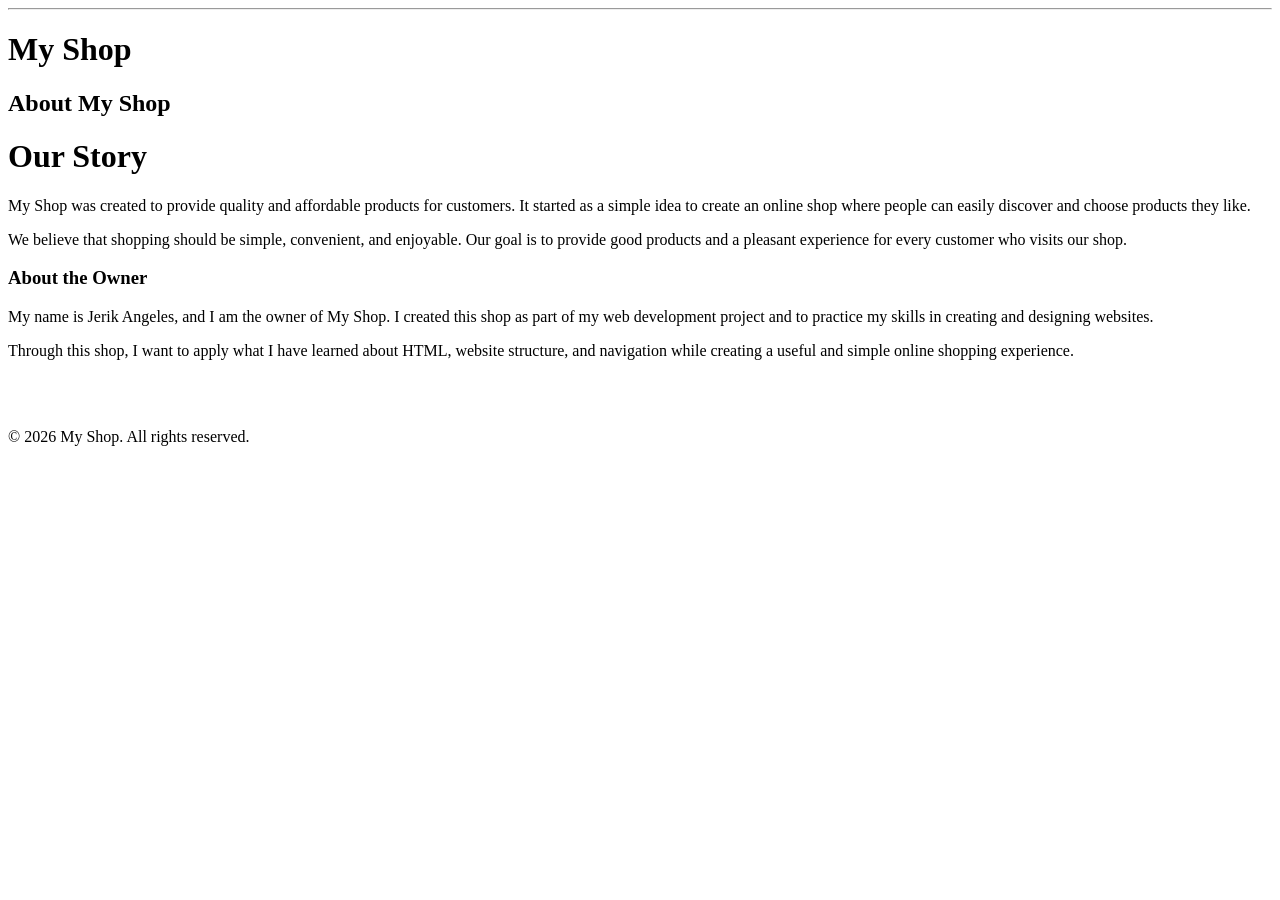
==== about.html @ a5c37ed2 "update commit" ====
<!DOCTYPE html>
<html lang="en">
<head>
    <meta charset="UTF-8">
    <meta name="viewport" content="width=device-width, initial-scale=1.0">
    <div style="width: 500px; margin: auto; text-align: justify;"></div>
    <title>About - My Shop</title>
</head>
<hr>
<body>

    <header class="top">
        <h1>My Shop</h1>

    
    </header>

    <main class="content">
        <h2>About My Shop</h2>

        <h1>Our Story</h1>
        <p>
            My Shop was created to provide quality and affordable products
            for customers. It started as a simple idea to create an online
            shop where people can easily discover and choose products they like.
        </p>

        <p>
            We believe that shopping should be simple, convenient, and enjoyable.
            Our goal is to provide good products and a pleasant experience for
            every customer who visits our shop.
        </p>

        <h3>About the Owner</h3>
        <p>
            My name is Jerik Angeles, and I am the owner of My Shop.
            I created this shop as part of my web development project and
            to practice my skills in creating and designing websites.
        </p>

        <p>
            Through this shop, I want to apply what I have learned about
            HTML, website structure, and navigation while creating a useful
            and simple online shopping experience.
        </p>
    </main>

    <footer class="bottom"><br><br>
        <p>&copy; 2026 My Shop. All rights reserved.</p>
    </footer>

</body>
</html>
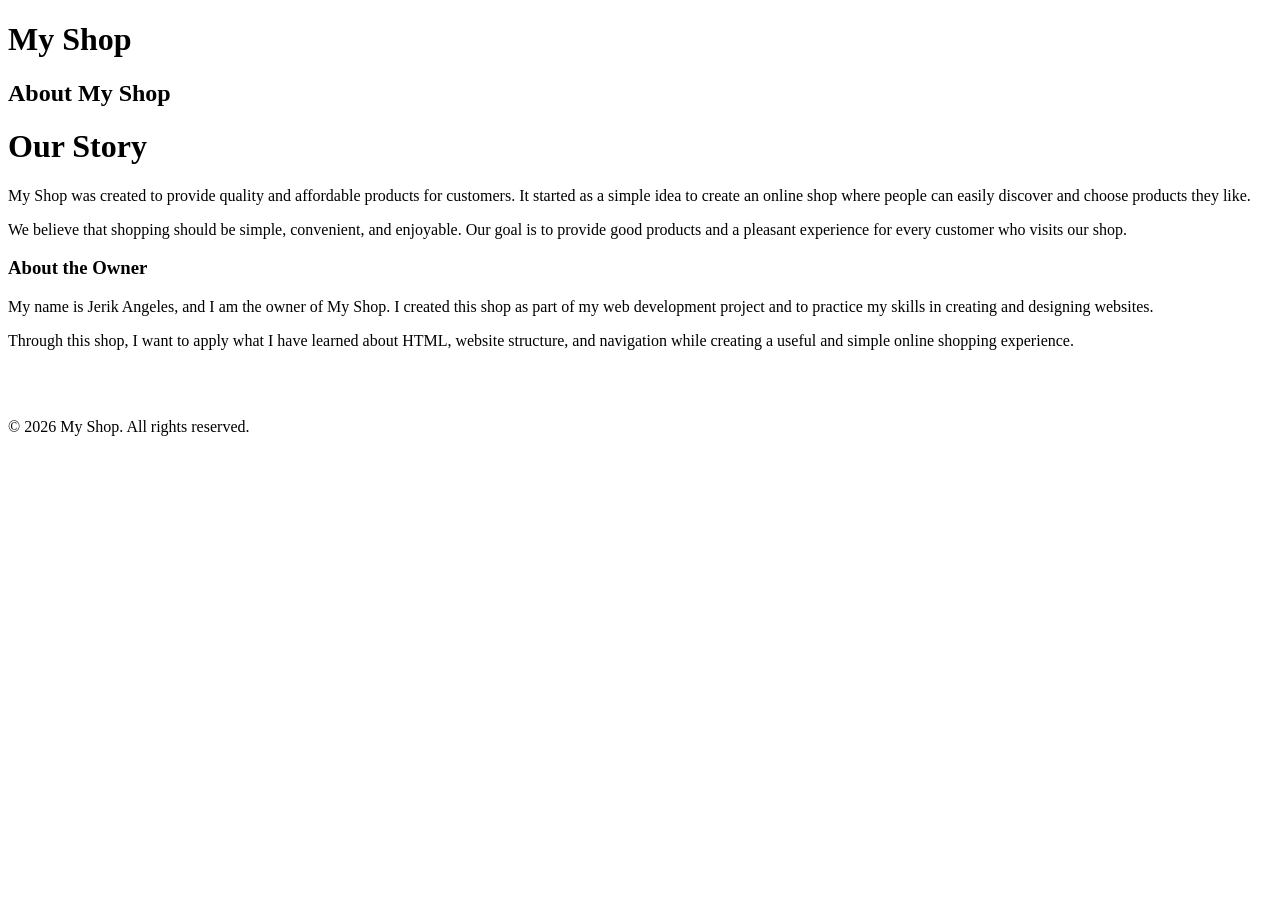
==== commit 6c4794eb: "updated commit" ====
--- a/about.html
+++ b/about.html
@@ -7,7 +7,7 @@
     <div style="width: 500px; margin: auto; text-align: justify;"></div>
     <title>About - My Shop</title>
 </head>
-<hr>
+
 <body>
 
     <header class="top">
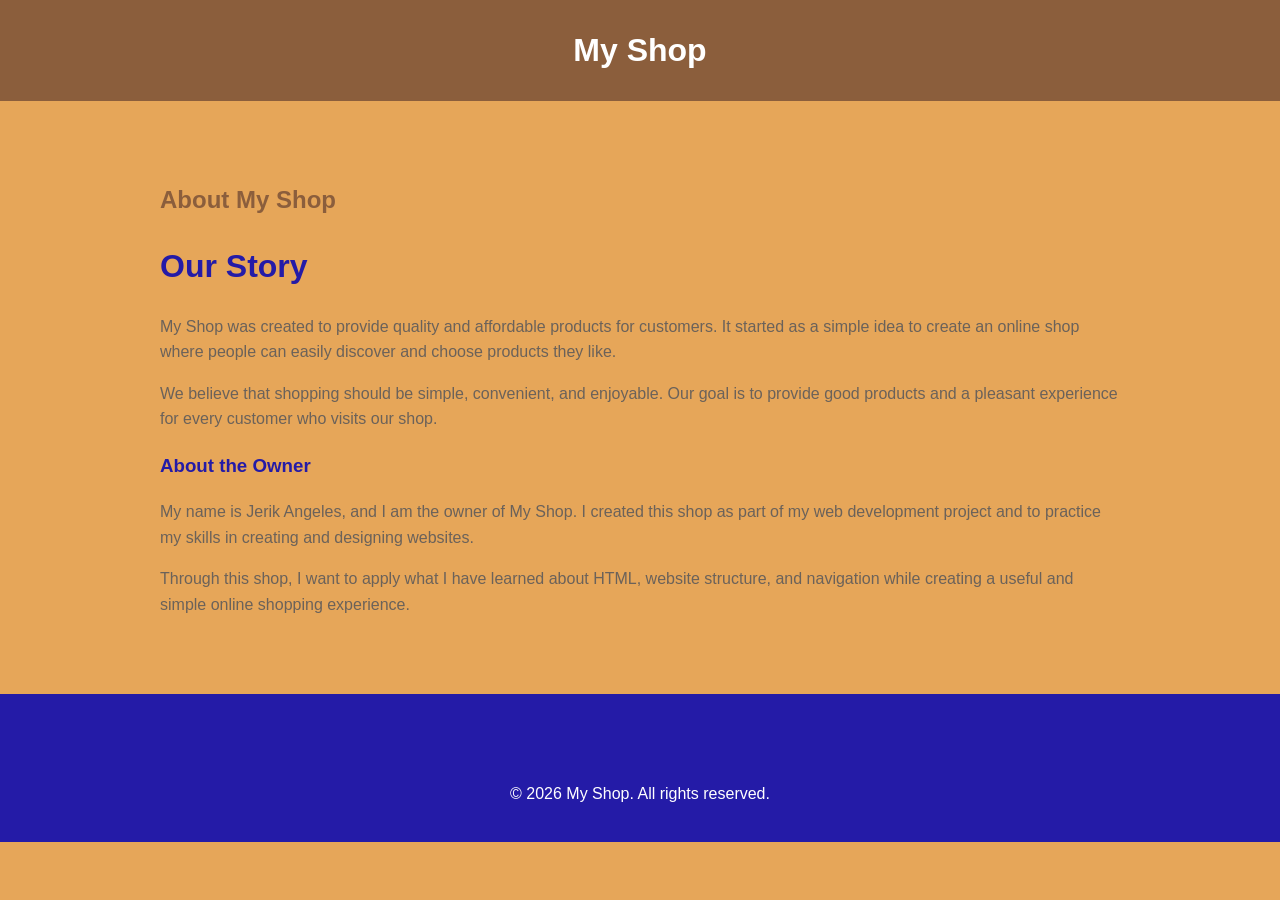
==== commit 8bc52b65: "Updated style" ====
--- a/about.html
+++ b/about.html
@@ -6,6 +6,7 @@
     <meta name="viewport" content="width=device-width, initial-scale=1.0">
     <div style="width: 500px; margin: auto; text-align: justify;"></div>
     <title>About - My Shop</title>
+    <link rel="stylesheet" href="style.css">
 </head>
 
 <body>
--- a/style.css
+++ b/style.css
@@ -0,0 +1,183 @@
+/* =========================
+   VARIABLES
+========================= */
+
+:root {
+    --brand-color: #8b5e3c;
+    --brand-dark: #5c3d28;
+    --accent-color: #c9a66b;
+    --dark-color: #241ba7;
+    --muted-color: #6b625a;
+    --light-background: #e6a659;
+    --white: #ffffff;
+}
+
+
+/* =========================
+   BASE STYLES
+========================= */
+
+* {
+    box-sizing: border-box;
+}
+
+body {
+    margin: 0;
+    font-family: Arial, sans-serif;
+    line-height: 1.6;
+    color: var(--dark-color);
+    background: var(--light-background);
+}
+
+
+/* =========================
+   HEADER
+========================= */
+
+header {
+    background: var(--brand-color);
+    color: white;
+    padding: 25px;
+    text-align: center;
+}
+
+header h1 {
+    margin: 0;
+}
+
+
+/* =========================
+   NAVIGATION
+========================= */
+
+nav {
+    background: white;
+    padding: 15px;
+    text-align: center;
+    box-shadow: 0 2px 8px rgba(0, 0, 0, 0.1);
+}
+
+nav a {
+    color: var(--brand-color);
+    text-decoration: none;
+    margin: 0 15px;
+    font-weight: bold;
+}
+
+nav a:hover {
+    text-decoration: underline;
+}
+
+
+/* =========================
+   MAIN CONTENT
+========================= */
+
+main {
+    max-width: 1000px;
+    margin: 40px auto;
+    padding: 20px;
+}
+
+h2 {
+    color: var(--brand-color);
+}
+
+p {
+    color: var(--muted-color);
+}
+
+
+/* =========================
+   PLACE CARDS
+========================= */
+
+.card {
+    background: white;
+    padding: 20px;
+    margin: 20px 0;
+    border-radius: 12px;
+    box-shadow: 0 4px 12px rgba(0, 0, 0, 0.08);
+}
+
+.card img {
+    max-width: 100%;
+    height: auto;
+    border-radius: 10px;
+}
+
+
+/* =========================
+   CONTACT FORM
+========================= */
+
+form {
+    max-width: 650px;
+    margin: 30px auto;
+}
+
+fieldset {
+    background: white;
+    border: none;
+    border-radius: 12px;
+    padding: 30px;
+    box-shadow: 0 4px 15px rgba(0, 0, 0, 0.08);
+}
+
+legend {
+    background: var(--brand-color);
+    color: white;
+    padding: 8px 18px;
+    border-radius: 20px;
+}
+
+label {
+    display: block;
+    margin-top: 15px;
+    font-weight: bold;
+}
+
+input,
+select,
+textarea {
+    width: 100%;
+    padding: 10px;
+    margin-top: 5px;
+    border: 1px solid #ccc;
+    border-radius: 6px;
+}
+
+textarea {
+    min-height: 120px;
+}
+
+button {
+    background: var(--brand-color);
+    color: white;
+    border: none;
+    padding: 12px 25px;
+    border-radius: 20px;
+    cursor: pointer;
+    margin-top: 20px;
+}
+
+button:hover {
+    opacity: 0.85;
+}
+
+
+/* =========================
+   FOOTER
+========================= */
+
+footer {
+    background: var(--dark-color);
+    color: white;
+    text-align: center;
+    padding: 20px;
+    margin-top: 40px;
+}
+
+footer p {
+    color: white;
+}
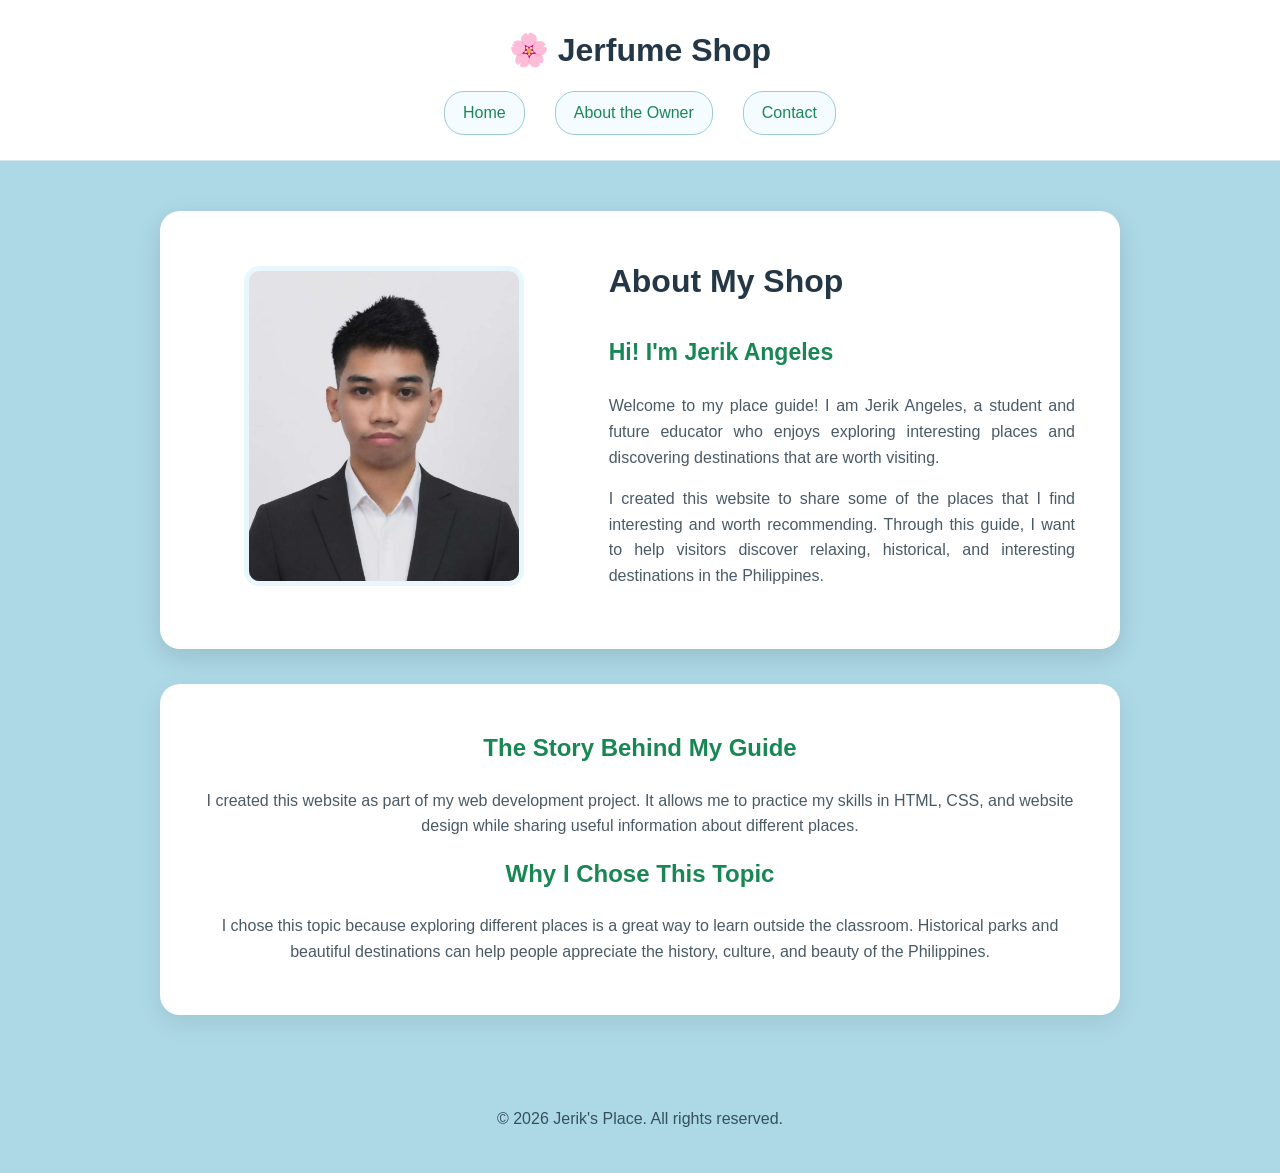
==== commit 8c42d032: "update" ====
--- a/about.html
+++ b/about.html
@@ -4,51 +4,78 @@
 <head>
     <meta charset="UTF-8">
     <meta name="viewport" content="width=device-width, initial-scale=1.0">
-    <div style="width: 500px; margin: auto; text-align: justify;"></div>
-    <title>About - My Shop</title>
+    <title>About - Jerik's Place</title>
+
     <link rel="stylesheet" href="style.css">
 </head>
-
 <body>
 
-    <header class="top">
-        <h1>My Shop</h1>
+    <header class="shop-header">
+        <h1>🌸 Jerfume Shop</h1>
 
-    
+        <nav>
+            <a href="index.html">Home</a>
+            <a href="about.html">About the Owner</a>
+            <a href="contact.html">Contact</a>
+        </nav>
     </header>
 
-    <main class="content">
-        <h2>About My Shop</h2>
+    <main class="about-container">
 
-        <h1>Our Story</h1>
-        <p>
-            My Shop was created to provide quality and affordable products
-            for customers. It started as a simple idea to create an online
-            shop where people can easily discover and choose products they like.
-        </p>
+        <section class="about-card">
 
-        <p>
-            We believe that shopping should be simple, convenient, and enjoyable.
-            Our goal is to provide good products and a pleasant experience for
-            every customer who visits our shop.
-        </p>
+            <div class="about-image">
+                <img src="pic.jpg" alt="Photo of Jerik Angeles">
+            </div>
 
-        <h3>About the Owner</h3>
-        <p>
-            My name is Jerik Angeles, and I am the owner of My Shop.
-            I created this shop as part of my web development project and
-            to practice my skills in creating and designing websites.
-        </p>
+            <div class="about-text">
+                <h2>About My Shop</h2>
 
-        <p>
-            Through this shop, I want to apply what I have learned about
-            HTML, website structure, and navigation while creating a useful
-            and simple online shopping experience.
-        </p>
+                <h3>Hi! I'm Jerik Angeles</h3>
+
+                <p>
+                    Welcome to my place guide! I am Jerik Angeles,
+                    a student and future educator who enjoys exploring
+                    interesting places and discovering destinations
+                    that are worth visiting.
+                </p>
+
+                <p>
+                    I created this website to share some of the places
+                    that I find interesting and worth recommending.
+                    Through this guide, I want to help visitors discover
+                    relaxing, historical, and interesting destinations
+                    in the Philippines.
+                </p>
+            </div>
+
+        </section>
+
+        <section class="story-section">
+            <h2>The Story Behind My Guide</h2>
+
+            <p>
+                I created this website as part of my web development
+                project. It allows me to practice my skills in HTML,
+                CSS, and website design while sharing useful information
+                about different places.
+            </p>
+
+            <h2>Why I Chose This Topic</h2>
+
+            <p>
+                I chose this topic because exploring different places
+                is a great way to learn outside the classroom.
+                Historical parks and beautiful destinations can help
+                people appreciate the history, culture, and beauty
+                of the Philippines.
+            </p>
+        </section>
+
     </main>
 
-    <footer class="bottom"><br><br>
-        <p>&copy; 2026 My Shop. All rights reserved.</p>
+    <footer>
+        <p>© 2026 Jerik's Place. All rights reserved.</p>
     </footer>
 
 </body>
--- a/style.css
+++ b/style.css
@@ -1,22 +1,156 @@
-/* =========================
-   VARIABLES
-========================= */
-
-:root {
-    --brand-color: #8b5e3c;
-    --brand-dark: #5c3d28;
-    --accent-color: #c9a66b;
-    --dark-color: #241ba7;
-    --muted-color: #6b625a;
-    --light-background: #e6a659;
-    --white: #ffffff;
-}
-
-
-/* =========================
-   BASE STYLES
-========================= */
-
+/* FORCE ATLANTIS PRODUCT DESIGN */
+
+body {
+    margin: 0;
+    background-color: #add8e6 !important;
+    font-family: Arial, sans-serif;
+    color: #333;
+}
+
+/* Header */
+.shop-header {
+    background-color: white !important;
+    text-align: center;
+    padding: 25px;
+    border-bottom: 1px solid #ddd;
+}
+
+.shop-header h1 {
+    margin: 0 0 20px;
+    color: #222;
+}
+
+.shop-header nav {
+    display: flex;
+    justify-content: center;
+    gap: 30px;
+}
+
+.shop-header nav a {
+    color: #198754;
+    text-decoration: none;
+}
+
+/* Main */
+.product-page {
+    max-width: 1000px;
+    margin: 40px auto;
+    padding: 0 20px;
+}
+
+/* White card */
+.product-card {
+    display: grid !important;
+    grid-template-columns: 1fr 1.4fr;
+    gap: 45px;
+    background-color: white !important;
+    padding: 40px;
+    border-radius: 20px;
+    box-shadow: 0 8px 25px rgba(0,0,0,0.08);
+}
+
+/* Image */
+.product-image {
+    display: flex;
+    justify-content: center;
+    align-items: flex-start;
+}
+
+.product-image img {
+    width: 100%;
+    max-width: 350px;
+    height: 430px;
+    object-fit: contain;
+    border-radius: 12px;
+}
+
+/* Content */
+.product-content h2 {
+    text-align: center;
+    color: #198754;
+    font-size: 32px;
+    margin: 0 0 25px;
+}
+
+.product-content h3 {
+    text-align: center;
+    color: #198754;
+    font-size: 20px;
+    margin: 20px 0;
+}
+
+.description {
+    text-align: center;
+    line-height: 1.5;
+}
+
+/* Information */
+.info-row {
+    display: grid;
+    grid-template-columns: 120px 1fr;
+    gap: 20px;
+    padding: 14px 0;
+    border-bottom: 1px solid #e5e5e5;
+}
+
+.info-row span {
+    color: #198754;
+    font-weight: bold;
+}
+
+.info-row p {
+    margin: 0;
+}
+
+/* Form */
+.order-form {
+    display: flex;
+    flex-direction: column;
+    gap: 12px;
+}
+
+.order-form > input {
+    padding: 12px;
+    border: 1px solid #ddd;
+    border-radius: 8px;
+}
+
+.order-form fieldset {
+    border: 1px solid #d9e5e8;
+    border-radius: 10px;
+    padding: 20px;
+    background-color: #fafdff;
+}
+
+.order-form fieldset label {
+    display: block;
+    margin: 15px 0;
+}
+
+.order-form button {
+    padding: 14px;
+    background-color: #198754;
+    color: white;
+    border: none;
+    border-radius: 8px;
+    font-weight: bold;
+    cursor: pointer;
+}
+
+/* Footer */
+footer {
+    text-align: center;
+    padding: 30px;
+}
+
+/* Mobile */
+@media (max-width: 768px) {
+    .product-card {
+        grid-template-columns: 1fr !important;
+    }
+}
+
+/* GENERAL STYLE */
 * {
     box-sizing: border-box;
 }
@@ -24,160 +158,152 @@
 body {
     margin: 0;
     font-family: Arial, sans-serif;
+    background-color: #add8e6;
+    color: #243746;
     line-height: 1.6;
-    color: var(--dark-color);
-    background: var(--light-background);
-}
-
-
-/* =========================
-   HEADER
-========================= */
-
-header {
-    background: var(--brand-color);
+}
+
+/* HEADER */
+.shop-header {
+    text-align: center;
+    padding: 25px 20px;
+    background-color: #ffffff;
+    border-bottom: 1px solid #d8e8ed;
+}
+
+.shop-header h1 {
+    margin: 0 0 15px;
+    font-size: 32px;
+    color: #243746;
+}
+
+nav {
+    display: flex;
+    justify-content: center;
+    flex-wrap: wrap;
+    gap: 10px;
+}
+
+nav a {
+    text-decoration: none;
+    color: #243746;
+    padding: 8px 18px;
+    border: 1px solid #9ccbd8;
+    border-radius: 20px;
+    background-color: #f5fcff;
+    transition: 0.3s;
+}
+
+nav a:hover {
+    background-color: #243746;
     color: white;
+}
+
+/* ABOUT CARD */
+.about-container {
+    max-width: 1000px;
+    margin: 50px auto;
+    padding: 0 20px;
+}
+
+.about-card {
+    display: flex;
+    align-items: center;
+    gap: 45px;
+    background-color: white;
+    padding: 45px;
+    border-radius: 20px;
+    box-shadow: 0 8px 25px rgba(0, 0, 0, 0.12);
+}
+
+/* IMAGE */
+.about-image {
+    flex: 1;
+    text-align: center;
+}
+
+.about-image img {
+    width: 100%;
+    max-width: 280px;
+    height: 320px;
+    object-fit: cover;
+    border-radius: 15px;
+    border: 5px solid #e8f7fb;
+}
+
+/* TEXT */
+.about-text {
+    flex: 1.3;
+}
+
+.about-text h2 {
+    font-size: 32px;
+    color: #243746;
+    margin-top: 0;
+}
+
+.about-text h3 {
+    font-size: 23px;
+    color: #198754;
+}
+
+.about-text p {
+    font-size: 16px;
+    color: #4a5a64;
+    text-align: justify;
+}
+
+/* STORY SECTION */
+.story-section {
+    background-color: white;
+    margin-top: 35px;
+    padding: 35px 45px;
+    border-radius: 20px;
+    box-shadow: 0 8px 25px rgba(0, 0, 0, 0.08);
+    text-align: center;
+}
+
+.story-section h2 {
+    color: #198754;
+    margin-top: 10px;
+}
+
+.story-section p {
+    color: #4a5a64;
+    font-size: 16px;
+}
+
+/* FOOTER */
+footer {
+    text-align: center;
     padding: 25px;
-    text-align: center;
-}
-
-header h1 {
-    margin: 0;
-}
-
-
-/* =========================
-   NAVIGATION
-========================= */
-
-nav {
-    background: white;
-    padding: 15px;
-    text-align: center;
-    box-shadow: 0 2px 8px rgba(0, 0, 0, 0.1);
-}
-
-nav a {
-    color: var(--brand-color);
-    text-decoration: none;
-    margin: 0 15px;
-    font-weight: bold;
-}
-
-nav a:hover {
-    text-decoration: underline;
-}
-
-
-/* =========================
-   MAIN CONTENT
-========================= */
-
-main {
-    max-width: 1000px;
-    margin: 40px auto;
-    padding: 20px;
-}
-
-h2 {
-    color: var(--brand-color);
-}
-
-p {
-    color: var(--muted-color);
-}
-
-
-/* =========================
-   PLACE CARDS
-========================= */
-
-.card {
-    background: white;
-    padding: 20px;
-    margin: 20px 0;
-    border-radius: 12px;
-    box-shadow: 0 4px 12px rgba(0, 0, 0, 0.08);
-}
-
-.card img {
-    max-width: 100%;
-    height: auto;
-    border-radius: 10px;
-}
-
-
-/* =========================
-   CONTACT FORM
-========================= */
-
-form {
-    max-width: 650px;
-    margin: 30px auto;
-}
-
-fieldset {
-    background: white;
-    border: none;
-    border-radius: 12px;
-    padding: 30px;
-    box-shadow: 0 4px 15px rgba(0, 0, 0, 0.08);
-}
-
-legend {
-    background: var(--brand-color);
-    color: white;
-    padding: 8px 18px;
-    border-radius: 20px;
-}
-
-label {
-    display: block;
-    margin-top: 15px;
-    font-weight: bold;
-}
-
-input,
-select,
-textarea {
-    width: 100%;
-    padding: 10px;
-    margin-top: 5px;
-    border: 1px solid #ccc;
-    border-radius: 6px;
-}
-
-textarea {
-    min-height: 120px;
-}
-
-button {
-    background: var(--brand-color);
-    color: white;
-    border: none;
-    padding: 12px 25px;
-    border-radius: 20px;
-    cursor: pointer;
-    margin-top: 20px;
-}
-
-button:hover {
-    opacity: 0.85;
-}
-
-
-/* =========================
-   FOOTER
-========================= */
-
-footer {
-    background: var(--dark-color);
-    color: white;
-    text-align: center;
-    padding: 20px;
-    margin-top: 40px;
-}
-
-footer p {
-    color: white;
+    color: #36515c;
+}
+
+/* RESPONSIVE */
+@media (max-width: 768px) {
+
+    .about-card {
+        flex-direction: column;
+        padding: 25px;
+        gap: 20px;
+    }
+
+    .about-image img {
+        max-width: 230px;
+        height: 270px;
+    }
+
+    .about-text {
+        text-align: center;
+    }
+
+    .about-text p {
+        text-align: justify;
+    }
+
+    .story-section {
+        padding: 25px;
+    }
+
 }
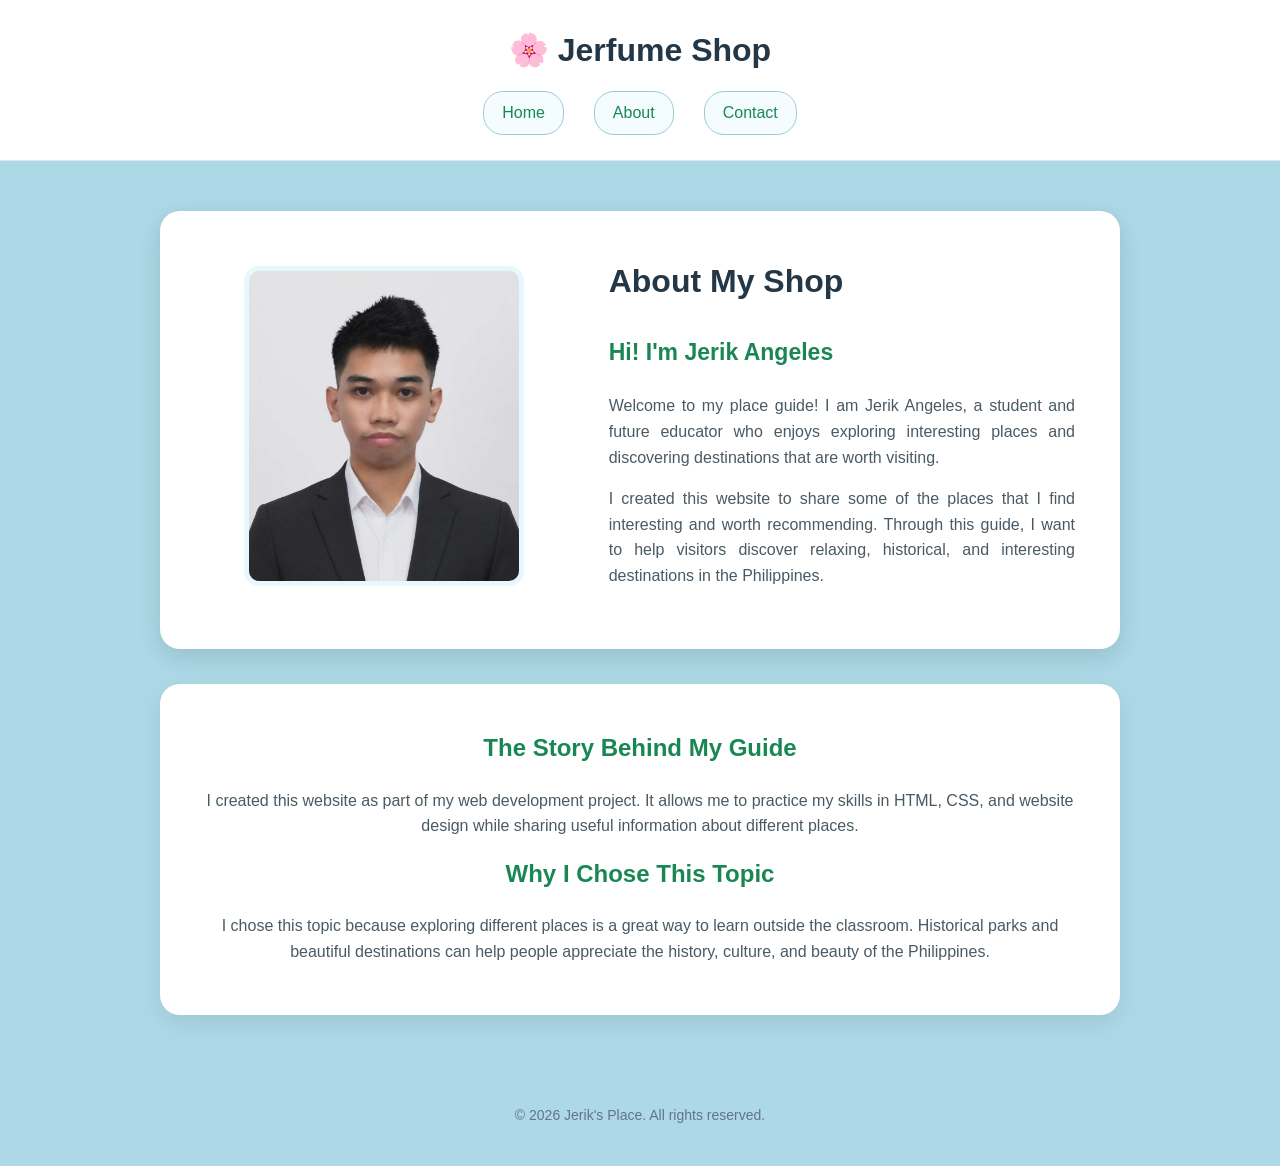
==== commit 48a67cff: "updated about" ====
--- a/about.html
+++ b/about.html
@@ -15,7 +15,7 @@
 
         <nav>
             <a href="index.html">Home</a>
-            <a href="about.html">About the Owner</a>
+            <a href="about.html">About</a>
             <a href="contact.html">Contact</a>
         </nav>
     </header>
--- a/style.css
+++ b/style.css
@@ -306,4 +306,153 @@
         padding: 25px;
     }
 
+}
+
+
+/* CONTACT PAGE */
+
+.contact-page {
+    max-width: 1100px;
+    margin: 0 auto;
+    padding: 50px 20px;
+}
+
+.contact-hero {
+    text-align: center;
+    margin-bottom: 35px;
+}
+
+.contact-hero h2 {
+    font-size: 38px;
+    color: #164e63;
+    margin-bottom: 12px;
+}
+
+.contact-hero p {
+    color: #475569;
+    font-size: 17px;
+    max-width: 650px;
+    margin: 0 auto;
+    line-height: 1.7;
+}
+
+.contact-container {
+    display: grid;
+    grid-template-columns: 1fr 1.2fr;
+    gap: 30px;
+    background: white;
+    padding: 40px;
+    border-radius: 20px;
+    box-shadow: 0 10px 30px rgba(0, 0, 0, 0.08);
+}
+
+.contact-info h2,
+.contact-form h2 {
+    color: #164e63;
+    margin-bottom: 20px;
+}
+
+.contact-info > p {
+    color: #64748b;
+    line-height: 1.7;
+    margin-bottom: 25px;
+}
+
+.info-item {
+    margin-bottom: 22px;
+    padding: 15px;
+    background: #f0f9ff;
+    border-left: 4px solid #38bdf8;
+    border-radius: 8px;
+}
+
+.info-item strong {
+    color: #0f766e;
+    font-size: 16px;
+}
+
+.info-item p {
+    margin: 7px 0 0;
+    color: #475569;
+}
+
+.contact-form {
+    padding: 5px 10px;
+}
+
+.contact-form form {
+    display: flex;
+    flex-direction: column;
+}
+
+.contact-form label {
+    margin-bottom: 7px;
+    color: #334155;
+    font-weight: 600;
+}
+
+.contact-form input,
+.contact-form textarea {
+    width: 100%;
+    padding: 13px;
+    margin-bottom: 18px;
+    border: 1px solid #cbd5e1;
+    border-radius: 8px;
+    font-size: 15px;
+    font-family: Arial, sans-serif;
+    box-sizing: border-box;
+    background: #f8fafc;
+}
+
+.contact-form input:focus,
+.contact-form textarea:focus {
+    outline: none;
+    border-color: #38bdf8;
+    box-shadow: 0 0 0 3px rgba(56, 189, 248, 0.15);
+}
+
+.contact-form textarea {
+    resize: vertical;
+}
+
+.contact-form button {
+    background: #0f766e;
+    color: white;
+    border: none;
+    padding: 14px;
+    border-radius: 8px;
+    font-size: 16px;
+    font-weight: bold;
+    cursor: pointer;
+    transition: 0.3s;
+}
+
+.contact-form button:hover {
+    background: #115e59;
+}
+
+/* FOOTER */
+
+footer {
+    text-align: center;
+    padding: 25px;
+    color: #64748b;
+    font-size: 14px;
+}
+
+/* RESPONSIVE */
+
+@media (max-width: 768px) {
+    .contact-container {
+        grid-template-columns: 1fr;
+        padding: 25px;
+    }
+
+    .contact-hero h2 {
+        font-size: 30px;
+    }
+
+    .contact-page {
+        padding: 30px 15px;
+    }
 }
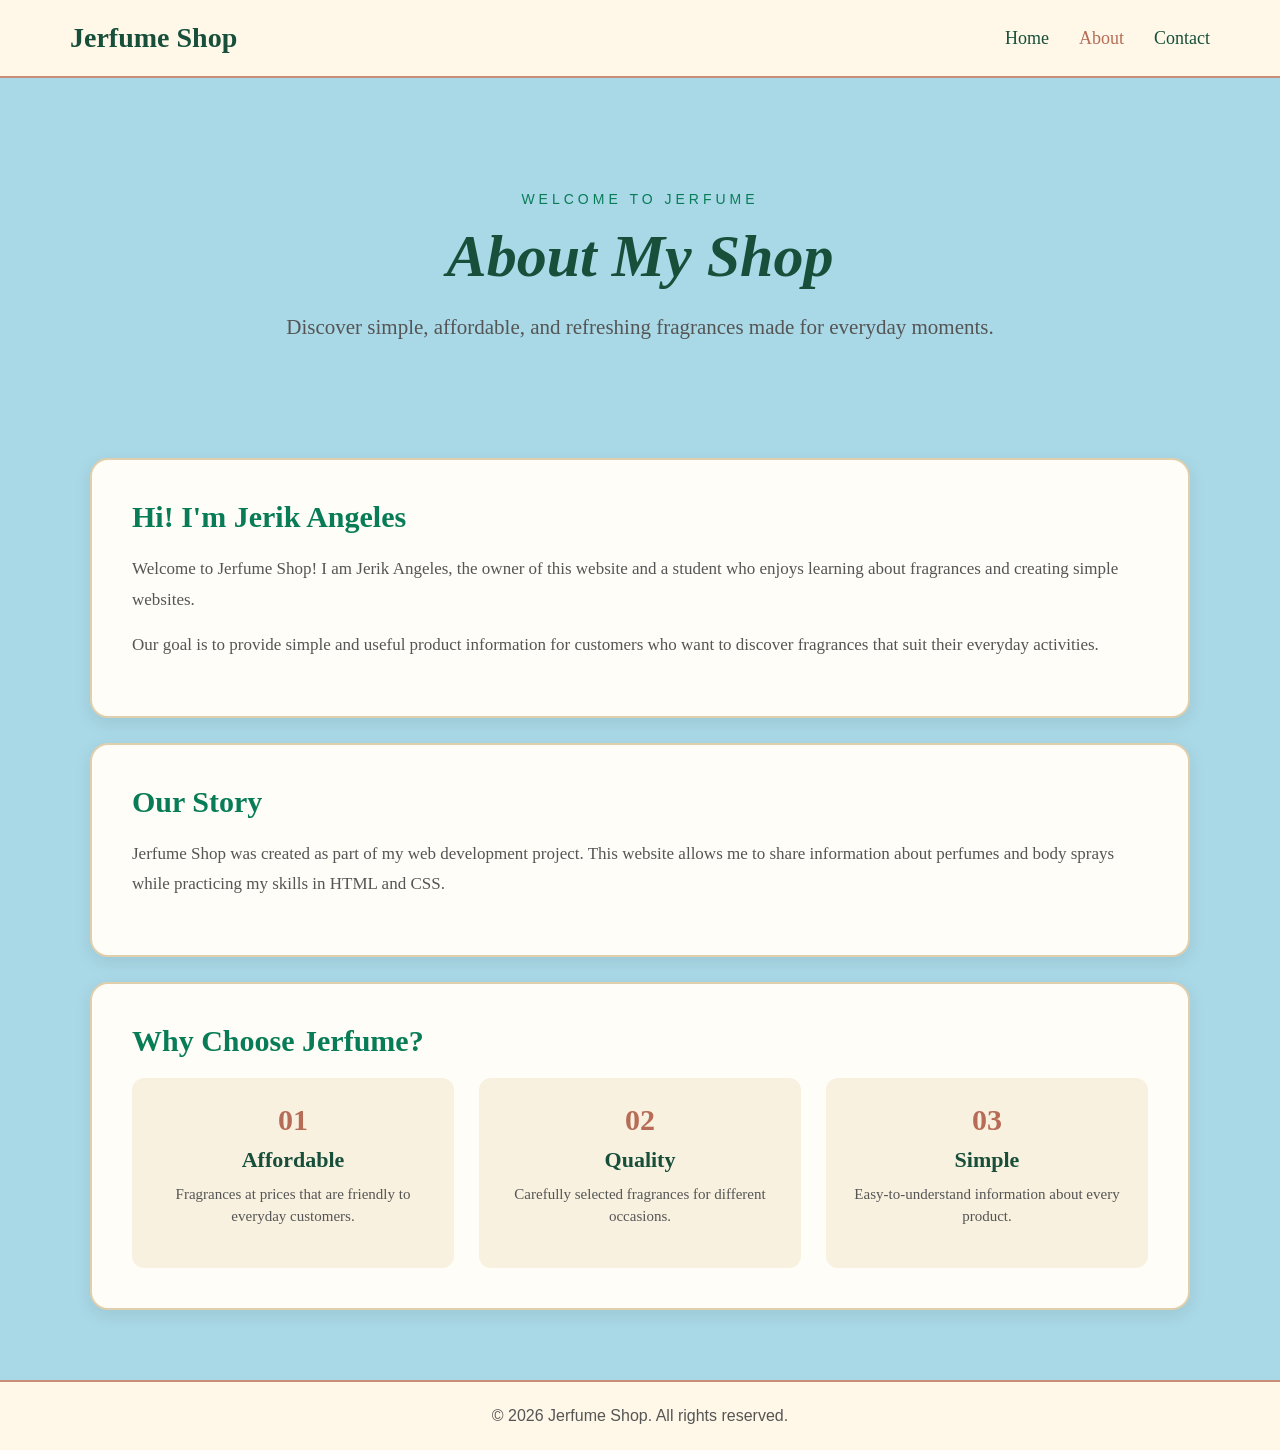
==== commit 01707f81: "update index" ====
--- a/about.html
+++ b/about.html
@@ -4,80 +4,123 @@
 <head>
     <meta charset="UTF-8">
     <meta name="viewport" content="width=device-width, initial-scale=1.0">
-    <title>About - Jerik's Place</title>
+
+    <title>About | Jerfume Shop</title>
 
     <link rel="stylesheet" href="style.css">
 </head>
+
 <body>
 
-    <header class="shop-header">
-        <h1>🌸 Jerfume Shop</h1>
+    <header>
+        <a href="index.html" class="logo">Jerfume Shop</a>
 
         <nav>
             <a href="index.html">Home</a>
-            <a href="about.html">About</a>
+            <a href="about.html" class="active">About</a>
             <a href="contact.html">Contact</a>
         </nav>
     </header>
 
-    <main class="about-container">
 
-        <section class="about-card">
+    <main>
 
-            <div class="about-image">
-                <img src="pic.jpg" alt="Photo of Jerik Angeles">
-            </div>
+        <section class="about-hero">
 
-            <div class="about-text">
-                <h2>About My Shop</h2>
+            <div class="hero-text">
+                <p class="small-title">WELCOME TO JERFUME</p>
 
-                <h3>Hi! I'm Jerik Angeles</h3>
+                <h1>About My Shop</h1>
 
                 <p>
-                    Welcome to my place guide! I am Jerik Angeles,
-                    a student and future educator who enjoys exploring
-                    interesting places and discovering destinations
-                    that are worth visiting.
-                </p>
-
-                <p>
-                    I created this website to share some of the places
-                    that I find interesting and worth recommending.
-                    Through this guide, I want to help visitors discover
-                    relaxing, historical, and interesting destinations
-                    in the Philippines.
+                    Discover simple, affordable, and refreshing fragrances
+                    made for everyday moments.
                 </p>
             </div>
 
         </section>
 
-        <section class="story-section">
-            <h2>The Story Behind My Guide</h2>
 
-            <p>
-                I created this website as part of my web development
-                project. It allows me to practice my skills in HTML,
-                CSS, and website design while sharing useful information
-                about different places.
-            </p>
+        <section class="about-content">
 
-            <h2>Why I Chose This Topic</h2>
+            <div class="about-card">
 
-            <p>
-                I chose this topic because exploring different places
-                is a great way to learn outside the classroom.
-                Historical parks and beautiful destinations can help
-                people appreciate the history, culture, and beauty
-                of the Philippines.
-            </p>
+                <h2>Hi! I'm Jerik Angeles</h2>
+
+                <p>
+                    Welcome to Jerfume Shop! I am Jerik Angeles, the owner
+                    of this website and a student who enjoys learning about
+                    fragrances and creating simple websites.
+                </p>
+
+                <p>
+                    Our goal is to provide simple and useful product
+                    information for customers who want to discover
+                    fragrances that suit their everyday activities.
+                </p>
+
+            </div>
+
+
+            <div class="about-card">
+
+                <h2>Our Story</h2>
+
+                <p>
+                    Jerfume Shop was created as part of my web development
+                    project. This website allows me to share information
+                    about perfumes and body sprays while practicing my
+                    skills in HTML and CSS.
+                </p>
+
+            </div>
+
+
+            <div class="about-card">
+
+                <h2>Why Choose Jerfume?</h2>
+
+                <div class="reasons">
+
+                    <div>
+                        <span>01</span>
+                        <h3>Affordable</h3>
+                        <p>
+                            Fragrances at prices that are friendly to
+                            everyday customers.
+                        </p>
+                    </div>
+
+                    <div>
+                        <span>02</span>
+                        <h3>Quality</h3>
+                        <p>
+                            Carefully selected fragrances for different
+                            occasions.
+                        </p>
+                    </div>
+
+                    <div>
+                        <span>03</span>
+                        <h3>Simple</h3>
+                        <p>
+                            Easy-to-understand information about every
+                            product.
+                        </p>
+                    </div>
+
+                </div>
+
+            </div>
+
         </section>
 
     </main>
 
+
     <footer>
-        <p>© 2026 Jerik's Place. All rights reserved.</p>
+        © 2026 Jerfume Shop. All rights reserved.
     </footer>
 
 </body>
-</html>
-
+</html>
--- a/style.css
+++ b/style.css
@@ -1,458 +1,1002 @@
-/* FORCE ATLANTIS PRODUCT DESIGN */
-
-body {
-    margin: 0;
-    background-color: #add8e6 !important;
-    font-family: Arial, sans-serif;
-    color: #333;
-}
-
-/* Header */
-.shop-header {
-    background-color: white !important;
-    text-align: center;
-    padding: 25px;
-    border-bottom: 1px solid #ddd;
-}
-
-.shop-header h1 {
-    margin: 0 0 20px;
-    color: #222;
-}
-
-.shop-header nav {
-    display: flex;
-    justify-content: center;
-    gap: 30px;
-}
-
-.shop-header nav a {
-    color: #198754;
-    text-decoration: none;
-}
-
-/* Main */
-.product-page {
-    max-width: 1000px;
-    margin: 40px auto;
-    padding: 0 20px;
-}
-
-/* White card */
-.product-card {
-    display: grid !important;
-    grid-template-columns: 1fr 1.4fr;
+/* =====================================
+   ATLANTIS PRODUCT PAGE
+===================================== */
+
+.atlantis-product {
+    background-color: #a9d8e6;
+    min-height: 100vh;
+    padding: 50px 30px;
+    box-sizing: border-box;
+}
+
+
+/* MAIN CARD */
+
+.atlantis-card {
+    max-width: 1100px;
+    margin: auto;
+
+    background-color: #fffaf0;
+
+    border: 2px solid #ddcda9;
+    border-radius: 18px;
+
+    padding: 40px;
+
+    display: grid;
+    grid-template-columns: 45% 55%;
     gap: 45px;
-    background-color: white !important;
-    padding: 40px;
-    border-radius: 20px;
-    box-shadow: 0 8px 25px rgba(0,0,0,0.08);
-}
-
-/* Image */
-.product-image {
+
+    box-sizing: border-box;
+
+    box-shadow: 0 5px 15px rgba(0,0,0,0.10);
+}
+
+
+/* IMAGE */
+
+.atlantis-image {
     display: flex;
     justify-content: center;
     align-items: flex-start;
 }
 
-.product-image img {
+.atlantis-image img {
     width: 100%;
-    max-width: 350px;
-    height: 430px;
+    max-width: 400px;
+    height: 400px;
+
     object-fit: contain;
+
+    margin-top: -15px;
+
     border-radius: 12px;
 }
 
-/* Content */
-.product-content h2 {
+
+/* DETAILS */
+
+.atlantis-details h1 {
+    font-family: Georgia, serif;
+
+    font-size: 50px;
+    font-style: italic;
+
+    color: #176b63;
+
+    margin: 0 0 25px;
+}
+
+
+/* DETAILS ROW */
+
+.detail-row {
+    display: grid;
+    grid-template-columns: 35% 65%;
+
+    padding: 17px 0;
+
+    border-top: 1px solid #ddd8ca;
+
+    font-size: 18px;
+}
+
+.detail-row strong {
+    color: #087c57;
+}
+
+.detail-row em {
+    font-family: Georgia, serif;
+}
+
+
+/* WHY CHOOSE */
+
+.atlantis-details h2 {
+    font-family: Georgia, serif;
+
+    color: #087c57;
+
+    font-size: 24px;
+
+    margin-top: 30px;
+}
+
+.benefits {
+    padding-left: 25px;
+}
+
+.benefits li {
+    margin: 10px 0;
+
+    font-size: 17px;
+}
+
+
+/* QUANTITY */
+
+.quantity {
+    margin-top: 25px;
+}
+
+.quantity label {
+    color: #176b63;
+
+    font-weight: bold;
+
+    margin-right: 12px;
+}
+
+.quantity input {
+    width: 80px;
+
+    padding: 10px;
+
+    border: 1px solid #ccc;
+
+    border-radius: 8px;
+}
+
+
+/* BUTTONS */
+
+.product-buttons {
+    display: flex;
+
+    gap: 15px;
+
+    margin-top: 25px;
+}
+
+.product-buttons button {
+    flex: 1;
+
+    padding: 14px;
+
+    border: none;
+
+    border-radius: 30px;
+
+    background-color: #69afc2;
+
+    color: white;
+
+    font-size: 17px;
+
+    cursor: pointer;
+}
+
+.product-buttons button:hover {
+    background-color: #438e9f;
+}
+
+
+/* EXTRAS */
+
+.extras {
+    margin-top: 25px;
+
+    border: 1px solid #cfc7b5;
+
+    padding: 15px;
+}
+
+.extras legend {
+    color: #087c57;
+
+    font-weight: bold;
+}
+
+.extras label {
+    margin-right: 15px;
+
+    font-size: 15px;
+}
+
+
+/* ORDER */
+
+.order {
+    margin-top: 20px;
+}
+
+.order input {
+    padding: 10px;
+
+    width: 180px;
+
+    border: 1px solid #ccc;
+
+    border-radius: 7px;
+}
+
+.order button {
+    padding: 10px 18px;
+
+    border: none;
+
+    border-radius: 7px;
+
+    background-color: #69afc2;
+
+    color: white;
+
+    cursor: pointer;
+}
+
+
+/* FOOTER */
+
+footer {
+    background-color: #a9d8e6;
+
     text-align: center;
-    color: #198754;
-    font-size: 32px;
-    margin: 0 0 25px;
-}
-
-.product-content h3 {
-    text-align: center;
-    color: #198754;
-    font-size: 20px;
-    margin: 20px 0;
-}
-
-.description {
-    text-align: center;
-    line-height: 1.5;
-}
-
-/* Information */
-.info-row {
-    display: grid;
-    grid-template-columns: 120px 1fr;
-    gap: 20px;
-    padding: 14px 0;
-    border-bottom: 1px solid #e5e5e5;
-}
-
-.info-row span {
-    color: #198754;
-    font-weight: bold;
-}
-
-.info-row p {
-    margin: 0;
-}
-
-/* Form */
-.order-form {
-    display: flex;
-    flex-direction: column;
-    gap: 12px;
-}
-
-.order-form > input {
-    padding: 12px;
-    border: 1px solid #ddd;
-    border-radius: 8px;
-}
-
-.order-form fieldset {
-    border: 1px solid #d9e5e8;
-    border-radius: 10px;
+
     padding: 20px;
-    background-color: #fafdff;
-}
-
-.order-form fieldset label {
-    display: block;
-    margin: 15px 0;
-}
-
-.order-form button {
-    padding: 14px;
-    background-color: #198754;
-    color: white;
-    border: none;
-    border-radius: 8px;
-    font-weight: bold;
-    cursor: pointer;
-}
-
-/* Footer */
-footer {
-    text-align: center;
-    padding: 30px;
-}
-
-/* Mobile */
-@media (max-width: 768px) {
-    .product-card {
-        grid-template-columns: 1fr !important;
-    }
-}
-
-/* GENERAL STYLE */
-* {
-    box-sizing: border-box;
-}
-
-body {
-    margin: 0;
-    font-family: Arial, sans-serif;
-    background-color: #add8e6;
-    color: #243746;
-    line-height: 1.6;
-}
-
-/* HEADER */
-.shop-header {
-    text-align: center;
-    padding: 25px 20px;
-    background-color: #ffffff;
-    border-bottom: 1px solid #d8e8ed;
-}
-
-.shop-header h1 {
-    margin: 0 0 15px;
-    font-size: 32px;
-    color: #243746;
-}
-
-nav {
-    display: flex;
-    justify-content: center;
-    flex-wrap: wrap;
-    gap: 10px;
-}
-
-nav a {
-    text-decoration: none;
-    color: #243746;
-    padding: 8px 18px;
-    border: 1px solid #9ccbd8;
-    border-radius: 20px;
-    background-color: #f5fcff;
-    transition: 0.3s;
-}
-
-nav a:hover {
-    background-color: #243746;
-    color: white;
-}
-
-/* ABOUT CARD */
-.about-container {
-    max-width: 1000px;
-    margin: 50px auto;
-    padding: 0 20px;
-}
-
-.about-card {
-    display: flex;
-    align-items: center;
-    gap: 45px;
-    background-color: white;
-    padding: 45px;
-    border-radius: 20px;
-    box-shadow: 0 8px 25px rgba(0, 0, 0, 0.12);
-}
-
-/* IMAGE */
-.about-image {
-    flex: 1;
-    text-align: center;
-}
-
-.about-image img {
-    width: 100%;
-    max-width: 280px;
-    height: 320px;
-    object-fit: cover;
-    border-radius: 15px;
-    border: 5px solid #e8f7fb;
-}
-
-/* TEXT */
-.about-text {
-    flex: 1.3;
-}
-
-.about-text h2 {
-    font-size: 32px;
-    color: #243746;
-    margin-top: 0;
-}
-
-.about-text h3 {
-    font-size: 23px;
-    color: #198754;
-}
-
-.about-text p {
-    font-size: 16px;
-    color: #4a5a64;
-    text-align: justify;
-}
-
-/* STORY SECTION */
-.story-section {
-    background-color: white;
-    margin-top: 35px;
-    padding: 35px 45px;
-    border-radius: 20px;
-    box-shadow: 0 8px 25px rgba(0, 0, 0, 0.08);
-    text-align: center;
-}
-
-.story-section h2 {
-    color: #198754;
-    margin-top: 10px;
-}
-
-.story-section p {
-    color: #4a5a64;
-    font-size: 16px;
-}
-
-/* FOOTER */
-footer {
-    text-align: center;
-    padding: 25px;
-    color: #36515c;
-}
-
-/* RESPONSIVE */
-@media (max-width: 768px) {
-
-    .about-card {
-        flex-direction: column;
-        padding: 25px;
-        gap: 20px;
-    }
-
-    .about-image img {
-        max-width: 230px;
-        height: 270px;
-    }
-
-    .about-text {
-        text-align: center;
-    }
-
-    .about-text p {
-        text-align: justify;
-    }
-
-    .story-section {
+
+    color: #426b76;
+}
+
+
+/* MOBILE */
+
+@media (max-width: 800px) {
+
+    .atlantis-card {
+        grid-template-columns: 1fr;
+
         padding: 25px;
     }
 
-}
-
-
-/* CONTACT PAGE */
-
-.contact-page {
+    .atlantis-image img {
+        height: 300px;
+    }
+
+    .product-buttons {
+        flex-direction: column;
+    }
+}
+
+
+
+/* =========================
+   OUR PERFUMES/ index
+   ========================= */
+
+.products {
+    width: 100%;
+    padding: 80px 50px;
+    box-sizing: border-box;
+
+    background-color: #a9d8e6;
+
+    text-align: center;
+}
+
+/* TITLE */
+
+.products > h1 {
+    font-family: Georgia, serif;
+    font-size: 48px;
+    font-style: italic;
+
+    color: #1f1f1f;
+
+    margin: 0 0 55px;
+}
+
+
+/* PRODUCT CONTAINER */
+
+.product-container {
+    width: 100%;
+    max-width: 1050px;
+
+    margin: 0 auto;
+
+    display: grid;
+    grid-template-columns: repeat(2, 1fr);
+
+    gap: 30px;
+}
+
+
+/* PRODUCT CARD */
+
+.product-card {
+    background-color: #fffaf0;
+
+    border: 2px solid #ddcda9;
+    border-radius: 15px;
+
+    padding: 35px 35px 40px;
+
+    min-height: 610px;
+
+    box-sizing: border-box;
+
+    display: flex;
+    flex-direction: column;
+    align-items: center;
+
+    text-align: center;
+
+    box-shadow: 0 5px 15px rgba(0, 0, 0, 0.10);
+
+    transition: transform 0.3s ease,
+                box-shadow 0.3s ease;
+}
+
+
+/* HOVER */
+
+.product-card:hover {
+    transform: translateY(-6px);
+
+    box-shadow: 0 10px 25px rgba(0, 0, 0, 0.15);
+}
+
+
+/* PRODUCT IMAGE */
+
+.product-card img {
+    width: 280px;
+    height: 280px;
+
+    object-fit: contain;
+
+    margin-bottom: 20px;
+
+    border-radius: 10px;
+}
+
+
+/* PRODUCT NAME */
+
+.product-card h2 {
+    font-family: Georgia, serif;
+
+    font-size: 32px;
+
+    color: #a85d4d;
+
+    margin: 5px 0 18px;
+}
+
+
+/* PRICE */
+
+.product-card .price {
+    background-color: #f1e4d2;
+
+    padding: 10px 25px;
+
+    border-radius: 30px;
+
+    font-family: Georgia, serif;
+
+    font-size: 19px;
+
+    color: #333;
+
+    margin-bottom: 18px;
+}
+
+
+/* DESCRIPTION */
+
+.product-card p {
+    max-width: 400px;
+
+    font-family: Georgia, serif;
+
+    font-size: 18px;
+
+    font-style: italic;
+
+    line-height: 1.5;
+
+    color: #3d3d3d;
+
+    margin: 0 0 25px;
+}
+
+
+/* VIEW DETAILS BUTTON */
+
+.product-card a {
+    margin-top: auto;
+
+    display: inline-block;
+
+    background-color: #b96555;
+
+    color: white;
+
+    padding: 12px 30px;
+
+    border-radius: 30px;
+
+    font-family: Georgia, serif;
+
+    font-size: 17px;
+
+    text-decoration: none;
+
+    transition: 0.3s;
+}
+
+
+/* BUTTON HOVER */
+
+.product-card a:hover {
+    background-color: #8f493d;
+
+    transform: scale(1.05);
+}
+
+* {
+    margin: 0;
+    padding: 0;
+    box-sizing: border-box;
+}
+
+body {
+    font-family: Arial, sans-serif;
+    background-color: #a9d8e6;
+    color: #243746;
+}
+
+
+/* HEADER */
+
+header {
+    background-color: #fff8e8;
+
+    padding: 22px 70px;
+
+    display: flex;
+    justify-content: space-between;
+    align-items: center;
+
+    border-bottom: 2px solid #c78f78;
+}
+
+.logo {
+    color: #174f3b;
+
+    text-decoration: none;
+
+    font-family: Georgia, serif;
+    font-size: 28px;
+    font-weight: bold;
+}
+
+nav {
+    display: flex;
+    gap: 30px;
+}
+
+nav a {
+    color: #174f3b;
+
+    text-decoration: none;
+
+    font-family: Georgia, serif;
+    font-size: 18px;
+}
+
+nav a:hover,
+nav .active {
+    color: #b66c57;
+}
+
+
+/* HERO */
+
+.about-hero {
+    min-height: 380px;
+
+    display: flex;
+    justify-content: center;
+    align-items: center;
+
+    text-align: center;
+
+    padding: 60px 20px;
+}
+
+.hero-text {
+    max-width: 750px;
+}
+
+.small-title {
+    color: #087c57;
+
+    letter-spacing: 4px;
+    font-size: 14px;
+
+    margin-bottom: 15px;
+}
+
+.hero-text h1 {
+    font-family: Georgia, serif;
+
+    font-size: 60px;
+    font-style: italic;
+
+    color: #174f3b;
+
+    margin-bottom: 20px;
+}
+
+.hero-text p:last-child {
+    font-family: Georgia, serif;
+
+    font-size: 21px;
+    line-height: 1.6;
+
+    color: #555;
+}
+
+
+/* CONTENT */
+
+.about-content {
+    width: 90%;
     max-width: 1100px;
-    margin: 0 auto;
-    padding: 50px 20px;
-}
+
+    margin: 0 auto 70px;
+}
+
+.about-card {
+    background-color: #fffdf7;
+
+    border: 2px solid #dfcfad;
+    border-radius: 18px;
+
+    padding: 40px;
+
+    margin-bottom: 25px;
+
+    box-shadow: 0 5px 18px rgba(0, 0, 0, 0.08);
+}
+
+.about-card h2 {
+    font-family: Georgia, serif;
+
+    color: #087c57;
+
+    font-size: 30px;
+
+    margin-bottom: 20px;
+}
+
+.about-card p {
+    font-family: Georgia, serif;
+
+    font-size: 17px;
+    line-height: 1.8;
+
+    color: #555;
+
+    margin-bottom: 15px;
+}
+
+
+/* REASONS */
+
+.reasons {
+    display: grid;
+
+    grid-template-columns: repeat(3, 1fr);
+
+    gap: 25px;
+}
+
+.reasons div {
+    background-color: #f8f1df;
+
+    padding: 25px;
+
+    border-radius: 12px;
+
+    text-align: center;
+}
+
+.reasons span {
+    color: #b66c57;
+
+    font-family: Georgia, serif;
+
+    font-size: 30px;
+    font-weight: bold;
+}
+
+.reasons h3 {
+    color: #174f3b;
+
+    font-family: Georgia, serif;
+
+    font-size: 22px;
+
+    margin: 10px 0;
+}
+
+.reasons p {
+    font-size: 15px;
+    line-height: 1.5;
+}
+
+
+/* FOOTER */
+
+footer {
+    background-color: #fff8e8;
+
+    text-align: center;
+
+    padding: 25px;
+
+    border-top: 2px solid #c78f78;
+
+    color: #555;
+}
+
+
+/* MOBILE */
+
+@media (max-width: 750px) {
+
+    header {
+        flex-direction: column;
+        gap: 15px;
+
+        padding: 20px;
+    }
+
+    .hero-text h1 {
+        font-size: 45px;
+    }
+
+    .reasons {
+        grid-template-columns: 1fr;
+    }
+
+    .about-card {
+        padding: 25px;
+    }
+}
+
+* {
+    margin: 0;
+    padding: 0;
+    box-sizing: border-box;
+}
+
+body {
+    font-family: Arial, sans-serif;
+
+    background-color: #a9d8e6;
+
+    color: #243746;
+}
+
+
+/* HEADER */
+
+header {
+    background-color: #fff8e8;
+
+    padding: 22px 70px;
+
+    display: flex;
+
+    justify-content: space-between;
+    align-items: center;
+
+    border-bottom: 2px solid #c78f78;
+}
+
+.logo {
+    color: #174f3b;
+
+    text-decoration: none;
+
+    font-family: Georgia, serif;
+
+    font-size: 28px;
+    font-weight: bold;
+}
+
+nav {
+    display: flex;
+    gap: 30px;
+}
+
+nav a {
+    color: #174f3b;
+
+    text-decoration: none;
+
+    font-family: Georgia, serif;
+
+    font-size: 18px;
+}
+
+nav a:hover,
+nav .active {
+    color: #b66c57;
+}
+
+
+/* HERO */
 
 .contact-hero {
     text-align: center;
-    margin-bottom: 35px;
-}
-
-.contact-hero h2 {
-    font-size: 38px;
-    color: #164e63;
-    margin-bottom: 12px;
-}
-
-.contact-hero p {
-    color: #475569;
-    font-size: 17px;
-    max-width: 650px;
-    margin: 0 auto;
-    line-height: 1.7;
-}
+
+    padding: 70px 20px 50px;
+}
+
+.small-title {
+    color: #087c57;
+
+    font-size: 14px;
+
+    letter-spacing: 4px;
+
+    margin-bottom: 15px;
+}
+
+.contact-hero h1 {
+    font-family: Georgia, serif;
+
+    font-size: 60px;
+
+    font-style: italic;
+
+    color: #174f3b;
+
+    margin-bottom: 20px;
+}
+
+.contact-hero p:last-child {
+    font-family: Georgia, serif;
+
+    font-size: 19px;
+
+    color: #555;
+}
+
+
+/* CONTACT CONTAINER */
 
 .contact-container {
+    width: 90%;
+    max-width: 1100px;
+
+    margin: 0 auto 70px;
+
     display: grid;
-    grid-template-columns: 1fr 1.2fr;
+
+    grid-template-columns: 1fr 1fr;
+
     gap: 30px;
-    background: white;
+}
+
+
+/* INFO */
+
+.contact-info,
+.contact-form {
+    background-color: #fffdf7;
+
+    border: 2px solid #dfcfad;
+
+    border-radius: 18px;
+
     padding: 40px;
-    border-radius: 20px;
-    box-shadow: 0 10px 30px rgba(0, 0, 0, 0.08);
+
+    box-shadow: 0 5px 18px rgba(0, 0, 0, 0.08);
 }
 
 .contact-info h2,
 .contact-form h2 {
-    color: #164e63;
+    font-family: Georgia, serif;
+
+    font-size: 30px;
+
+    color: #087c57;
+
     margin-bottom: 20px;
 }
 
 .contact-info > p {
-    color: #64748b;
+    font-family: Georgia, serif;
+
     line-height: 1.7;
-    margin-bottom: 25px;
-}
+
+    color: #555;
+
+    margin-bottom: 30px;
+}
+
+
+/* INFO ITEMS */
 
 .info-item {
-    margin-bottom: 22px;
-    padding: 15px;
-    background: #f0f9ff;
-    border-left: 4px solid #38bdf8;
-    border-radius: 8px;
-}
-
-.info-item strong {
-    color: #0f766e;
-    font-size: 16px;
+    display: flex;
+
+    align-items: center;
+
+    gap: 18px;
+
+    padding: 20px 0;
+
+    border-top: 1px solid #ddd8ca;
+}
+
+.info-item span {
+    font-size: 28px;
+}
+
+.info-item h3 {
+    color: #174f3b;
+
+    font-family: Georgia, serif;
+
+    margin-bottom: 5px;
 }
 
 .info-item p {
-    margin: 7px 0 0;
-    color: #475569;
-}
-
-.contact-form {
-    padding: 5px 10px;
-}
+    color: #555;
+}
+
+
+/* FORM */
 
 .contact-form form {
     display: flex;
+
     flex-direction: column;
 }
 
 .contact-form label {
     margin-bottom: 7px;
-    color: #334155;
-    font-weight: 600;
+
+    color: #174f3b;
+
+    font-weight: bold;
 }
 
 .contact-form input,
 .contact-form textarea {
     width: 100%;
+
     padding: 13px;
-    margin-bottom: 18px;
-    border: 1px solid #cbd5e1;
+
+    margin-bottom: 20px;
+
+    border: 1px solid #d6cdbb;
+
     border-radius: 8px;
+
+    background-color: #fff;
+
+    font-family: Arial, sans-serif;
+
     font-size: 15px;
-    font-family: Arial, sans-serif;
-    box-sizing: border-box;
-    background: #f8fafc;
+}
+
+.contact-form textarea {
+    resize: vertical;
 }
 
 .contact-form input:focus,
 .contact-form textarea:focus {
     outline: none;
-    border-color: #38bdf8;
-    box-shadow: 0 0 0 3px rgba(56, 189, 248, 0.15);
-}
-
-.contact-form textarea {
-    resize: vertical;
-}
+
+    border-color: #69afc2;
+}
+
+
+/* BUTTON */
 
 .contact-form button {
-    background: #0f766e;
+    padding: 14px;
+
+    border: none;
+
+    border-radius: 25px;
+
+    background-color: #176b63;
+
     color: white;
-    border: none;
-    padding: 14px;
-    border-radius: 8px;
+
     font-size: 16px;
-    font-weight: bold;
+
     cursor: pointer;
-    transition: 0.3s;
 }
 
 .contact-form button:hover {
-    background: #115e59;
-}
+    background-color: #0d514b;
+}
+
 
 /* FOOTER */
 
 footer {
+    background-color: #fff8e8;
+
     text-align: center;
+
     padding: 25px;
-    color: #64748b;
-    font-size: 14px;
-}
-
-/* RESPONSIVE */
-
-@media (max-width: 768px) {
+
+    color: #555;
+
+    border-top: 2px solid #c78f78;
+}
+
+
+/* MOBILE */
+
+@media (max-width: 750px) {
+
+    header {
+        flex-direction: column;
+
+        gap: 15px;
+
+        padding: 20px;
+    }
+
+    .contact-hero h1 {
+        font-size: 45px;
+    }
+
     .contact-container {
         grid-template-columns: 1fr;
+    }
+
+    .contact-info,
+    .contact-form {
         padding: 25px;
     }
-
-    .contact-hero h2 {
-        font-size: 30px;
-    }
-
-    .contact-page {
-        padding: 30px 15px;
-    }
+}
+
+.site-header {
+    display: flex;
+    justify-content: space-between;
+    align-items: center;
+    padding: 25px 70px;
+    background-color: #fff8e8;
+    border-bottom: 2px solid #d99a78;
+}
+
+.site-header h1 {
+    margin: 0;
+    color: #164f43;
+    font-size: 30px;
+}
+
+.site-header nav ul {
+    display: flex;
+    gap: 30px;
+    list-style: none;
+    margin: 0;
+    padding: 0;
+}
+
+.site-header nav ul li {
+    display: block;
+}
+
+.site-header nav ul li a {
+    text-decoration: none;
+    color: #164f43;
+    font-size: 18px;
+}
+
+.site-header nav ul li a:hover {
+    color: #c86b55;
 }
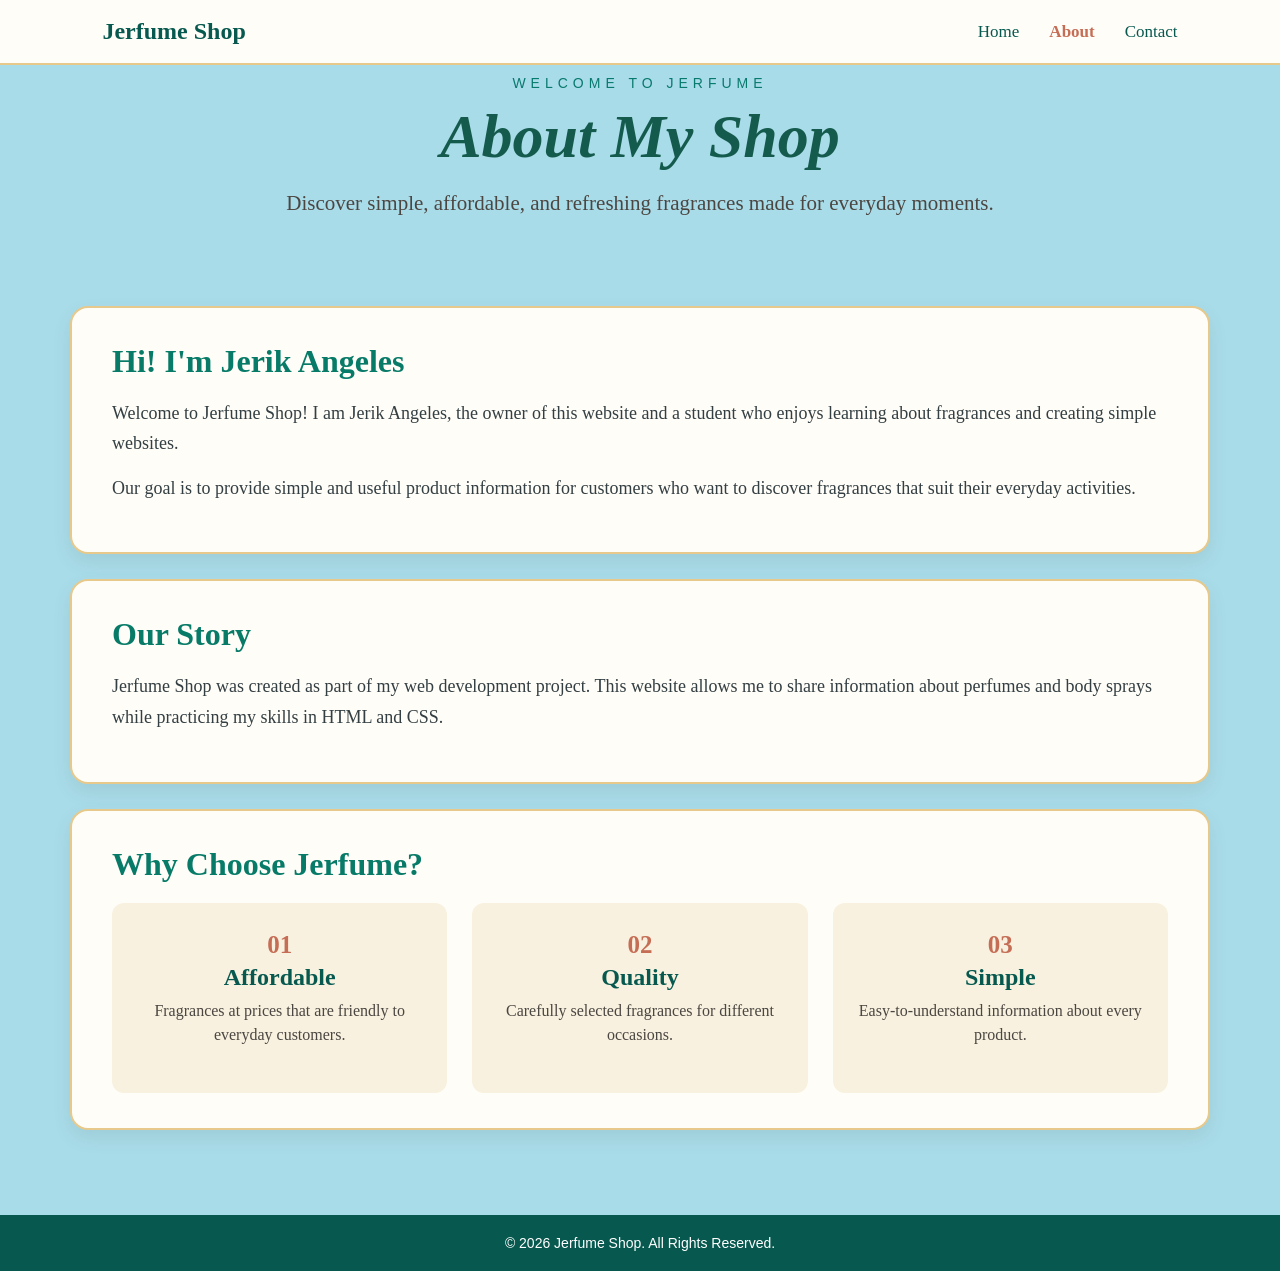
==== commit 6c6e239e: "update" ====
--- a/about.html
+++ b/about.html
@@ -1,4 +1,3 @@
-
 <!DOCTYPE html>
 <html lang="en">
 <head>
@@ -7,107 +6,150 @@
 
     <title>About | Jerfume Shop</title>
 
-    <link rel="stylesheet" href="style.css">
+    <link rel="stylesheet" href="about.css">
 </head>
 
 <body>
 
-    <header>
-        <a href="index.html" class="logo">Jerfume Shop</a>
+    <!-- NAVIGATION -->
+    <header class="navbar">
+
+        <a href="index.html" class="logo">
+            Jerfume Shop
+        </a>
 
         <nav>
             <a href="index.html">Home</a>
             <a href="about.html" class="active">About</a>
             <a href="contact.html">Contact</a>
         </nav>
+
     </header>
 
 
-    <main>
+    <!-- ABOUT PAGE -->
+    <main class="about-page">
 
-        <section class="about-hero">
+        <!-- HERO -->
+        <section class="hero">
 
-            <div class="hero-text">
-                <p class="small-title">WELCOME TO JERFUME</p>
+            <p class="welcome">
+                WELCOME TO JERFUME
+            </p>
 
-                <h1>About My Shop</h1>
+            <h1>
+                About My Shop
+            </h1>
 
-                <p>
-                    Discover simple, affordable, and refreshing fragrances
-                    made for everyday moments.
-                </p>
-            </div>
+            <p class="hero-text">
+                Discover simple, affordable, and refreshing fragrances
+                made for everyday moments.
+            </p>
 
         </section>
 
 
-        <section class="about-content">
+        <!-- INTRODUCTION -->
+        <section class="content-box">
 
-            <div class="about-card">
+            <h2>
+                Hi! I'm Jerik Angeles
+            </h2>
 
-                <h2>Hi! I'm Jerik Angeles</h2>
+            <p>
+                Welcome to Jerfume Shop! I am Jerik Angeles,
+                the owner of this website and a student who enjoys
+                learning about fragrances and creating simple websites.
+            </p>
 
-                <p>
-                    Welcome to Jerfume Shop! I am Jerik Angeles, the owner
-                    of this website and a student who enjoys learning about
-                    fragrances and creating simple websites.
-                </p>
+            <p>
+                Our goal is to provide simple and useful product
+                information for customers who want to discover
+                fragrances that suit their everyday activities.
+            </p>
 
-                <p>
-                    Our goal is to provide simple and useful product
-                    information for customers who want to discover
-                    fragrances that suit their everyday activities.
-                </p>
-
-            </div>
+        </section>
 
 
-            <div class="about-card">
+        <!-- OUR STORY -->
+        <section class="content-box">
 
-                <h2>Our Story</h2>
+            <h2>
+                Our Story
+            </h2>
 
-                <p>
-                    Jerfume Shop was created as part of my web development
-                    project. This website allows me to share information
-                    about perfumes and body sprays while practicing my
-                    skills in HTML and CSS.
-                </p>
+            <p>
+                Jerfume Shop was created as part of my web development
+                project. This website allows me to share information
+                about perfumes and body sprays while practicing my
+                skills in HTML and CSS.
+            </p>
 
-            </div>
+        </section>
 
 
-            <div class="about-card">
+        <!-- WHY CHOOSE JERFUME -->
+        <section class="content-box">
 
-                <h2>Why Choose Jerfume?</h2>
+            <h2>
+                Why Choose Jerfume?
+            </h2>
 
-                <div class="reasons">
+            <div class="cards">
 
-                    <div>
-                        <span>01</span>
-                        <h3>Affordable</h3>
-                        <p>
-                            Fragrances at prices that are friendly to
-                            everyday customers.
-                        </p>
-                    </div>
+                <!-- CARD 1 -->
+                <div class="card">
 
-                    <div>
-                        <span>02</span>
-                        <h3>Quality</h3>
-                        <p>
-                            Carefully selected fragrances for different
-                            occasions.
-                        </p>
-                    </div>
+                    <span class="number">
+                        01
+                    </span>
 
-                    <div>
-                        <span>03</span>
-                        <h3>Simple</h3>
-                        <p>
-                            Easy-to-understand information about every
-                            product.
-                        </p>
-                    </div>
+                    <h3>
+                        Affordable
+                    </h3>
+
+                    <p>
+                        Fragrances at prices that are friendly
+                        to everyday customers.
+                    </p>
+
+                </div>
+
+
+                <!-- CARD 2 -->
+                <div class="card">
+
+                    <span class="number">
+                        02
+                    </span>
+
+                    <h3>
+                        Quality
+                    </h3>
+
+                    <p>
+                        Carefully selected fragrances for
+                        different occasions.
+                    </p>
+
+                </div>
+
+
+                <!-- CARD 3 -->
+                <div class="card">
+
+                    <span class="number">
+                        03
+                    </span>
+
+                    <h3>
+                        Simple
+                    </h3>
+
+                    <p>
+                        Easy-to-understand information about
+                        every product.
+                    </p>
 
                 </div>
 
@@ -118,8 +160,11 @@
     </main>
 
 
+    <!-- FOOTER -->
     <footer>
-        © 2026 Jerfume Shop. All rights reserved.
+        <p>
+            © 2026 Jerfume Shop. All Rights Reserved.
+        </p>
     </footer>
 
 </body>
--- a/about.css
+++ b/about.css
@@ -0,0 +1,359 @@
+/* ===================================
+   JERFUME SHOP - ABOUT PAGE
+   =================================== */
+
+/* RESET */
+
+* {
+    margin: 0;
+    padding: 0;
+    box-sizing: border-box;
+}
+
+
+/* BODY */
+
+body {
+    background-color: #a9dce9;
+    color: #173b3b;
+    font-family: Georgia, "Times New Roman", serif;
+}
+
+
+/* ===================================
+   NAVIGATION
+   =================================== */
+
+.navbar {
+    width: 100%;
+    background-color: #fffdf7;
+
+    padding: 18px 8%;
+
+    display: flex;
+    justify-content: space-between;
+    align-items: center;
+
+    border-bottom: 2px solid #e7c98c;
+}
+
+
+/* LOGO */
+
+.logo {
+    color: #07594f;
+    text-decoration: none;
+
+    font-size: 24px;
+    font-weight: bold;
+}
+
+
+/* NAV LINKS */
+
+nav {
+    display: flex;
+    gap: 30px;
+}
+
+nav a {
+    color: #07594f;
+    text-decoration: none;
+
+    font-size: 17px;
+
+    transition: 0.3s;
+}
+
+nav a:hover {
+    color: #c56d55;
+}
+
+nav a.active {
+    color: #c56d55;
+    font-weight: bold;
+}
+
+
+/* ===================================
+   MAIN PAGE
+   =================================== */
+
+.about-page {
+    width: 100%;
+    max-width: 1200px;
+
+    margin: auto;
+
+    padding: 0 30px 60px;
+}
+
+
+/* ===================================
+   HERO
+   =================================== */
+
+.hero {
+    text-align: center;
+
+    padding: 10px 20px 85px;
+}
+
+
+.welcome {
+    font-family: Arial, sans-serif;
+
+    font-size: 14px;
+    letter-spacing: 5px;
+
+    color: #08796d;
+
+    margin-bottom: 10px;
+}
+
+
+.hero h1 {
+    color: #155b4d;
+
+    font-size: 62px;
+
+    font-style: italic;
+
+    margin-bottom: 15px;
+}
+
+
+.hero-text {
+    max-width: 750px;
+
+    margin: auto;
+
+    color: #4c4642;
+
+    font-size: 21px;
+
+    line-height: 1.6;
+}
+
+
+/* ===================================
+   CONTENT BOX
+   =================================== */
+
+.content-box {
+    background-color: #fffdf7;
+
+    border: 2px solid #e7c98c;
+
+    border-radius: 18px;
+
+    padding: 35px 40px;
+
+    margin-bottom: 25px;
+
+    box-shadow:
+        0 8px 18px rgba(55, 75, 70, 0.10);
+}
+
+
+.content-box h2 {
+    color: #087b68;
+
+    font-size: 32px;
+
+    margin-bottom: 18px;
+}
+
+
+.content-box p {
+    color: #343f43;
+
+    font-size: 18px;
+
+    line-height: 1.7;
+
+    margin-bottom: 14px;
+}
+
+
+/* ===================================
+   CARDS
+   =================================== */
+
+.cards {
+    display: grid;
+
+    grid-template-columns:
+        repeat(3, 1fr);
+
+    gap: 25px;
+
+    margin-top: 20px;
+}
+
+
+/* CARD */
+
+.card {
+    background-color: #f8f1df;
+
+    border-radius: 12px;
+
+    padding: 28px 20px;
+
+    text-align: center;
+
+    min-height: 190px;
+
+    transition: 0.3s ease;
+}
+
+
+/* CARD HOVER */
+
+.card:hover {
+    transform: translateY(-6px);
+
+    box-shadow:
+        0 8px 18px rgba(55, 75, 70, 0.15);
+}
+
+
+/* NUMBER */
+
+.number {
+    display: block;
+
+    color: #c56d55;
+
+    font-size: 25px;
+
+    font-weight: bold;
+
+    margin-bottom: 5px;
+}
+
+
+/* CARD TITLE */
+
+.card h3 {
+    color: #07594f;
+
+    font-size: 24px;
+
+    margin-bottom: 8px;
+}
+
+
+/* CARD TEXT */
+
+.card p {
+    color: #4a4641;
+
+    font-size: 16px;
+
+    line-height: 1.5;
+
+    margin: 0;
+}
+
+
+/* ===================================
+   FOOTER
+   =================================== */
+
+footer {
+    background-color: #07594f;
+
+    color: white;
+
+    text-align: center;
+
+    padding: 20px;
+}
+
+
+footer p {
+    font-family: Arial, sans-serif;
+
+    font-size: 14px;
+
+    margin: 0;
+}
+
+
+/* ===================================
+   RESPONSIVE
+   =================================== */
+
+@media (max-width: 800px) {
+
+    .navbar {
+        flex-direction: column;
+
+        gap: 15px;
+
+        padding: 18px 20px;
+    }
+
+
+    nav {
+        gap: 18px;
+    }
+
+
+    .hero {
+        padding-bottom: 50px;
+    }
+
+
+    .hero h1 {
+        font-size: 45px;
+    }
+
+
+    .hero-text {
+        font-size: 18px;
+    }
+
+
+    .cards {
+        grid-template-columns: 1fr;
+    }
+
+
+    .content-box {
+        padding: 28px 22px;
+    }
+
+}
+
+
+/* ===================================
+   SMALL SCREEN
+   =================================== */
+
+@media (max-width: 500px) {
+
+    .hero h1 {
+        font-size: 36px;
+    }
+
+
+    .welcome {
+        font-size: 12px;
+
+        letter-spacing: 3px;
+    }
+
+
+    .content-box h2 {
+        font-size: 27px;
+    }
+
+
+    .content-box p {
+        font-size: 16px;
+    }
+
+}
